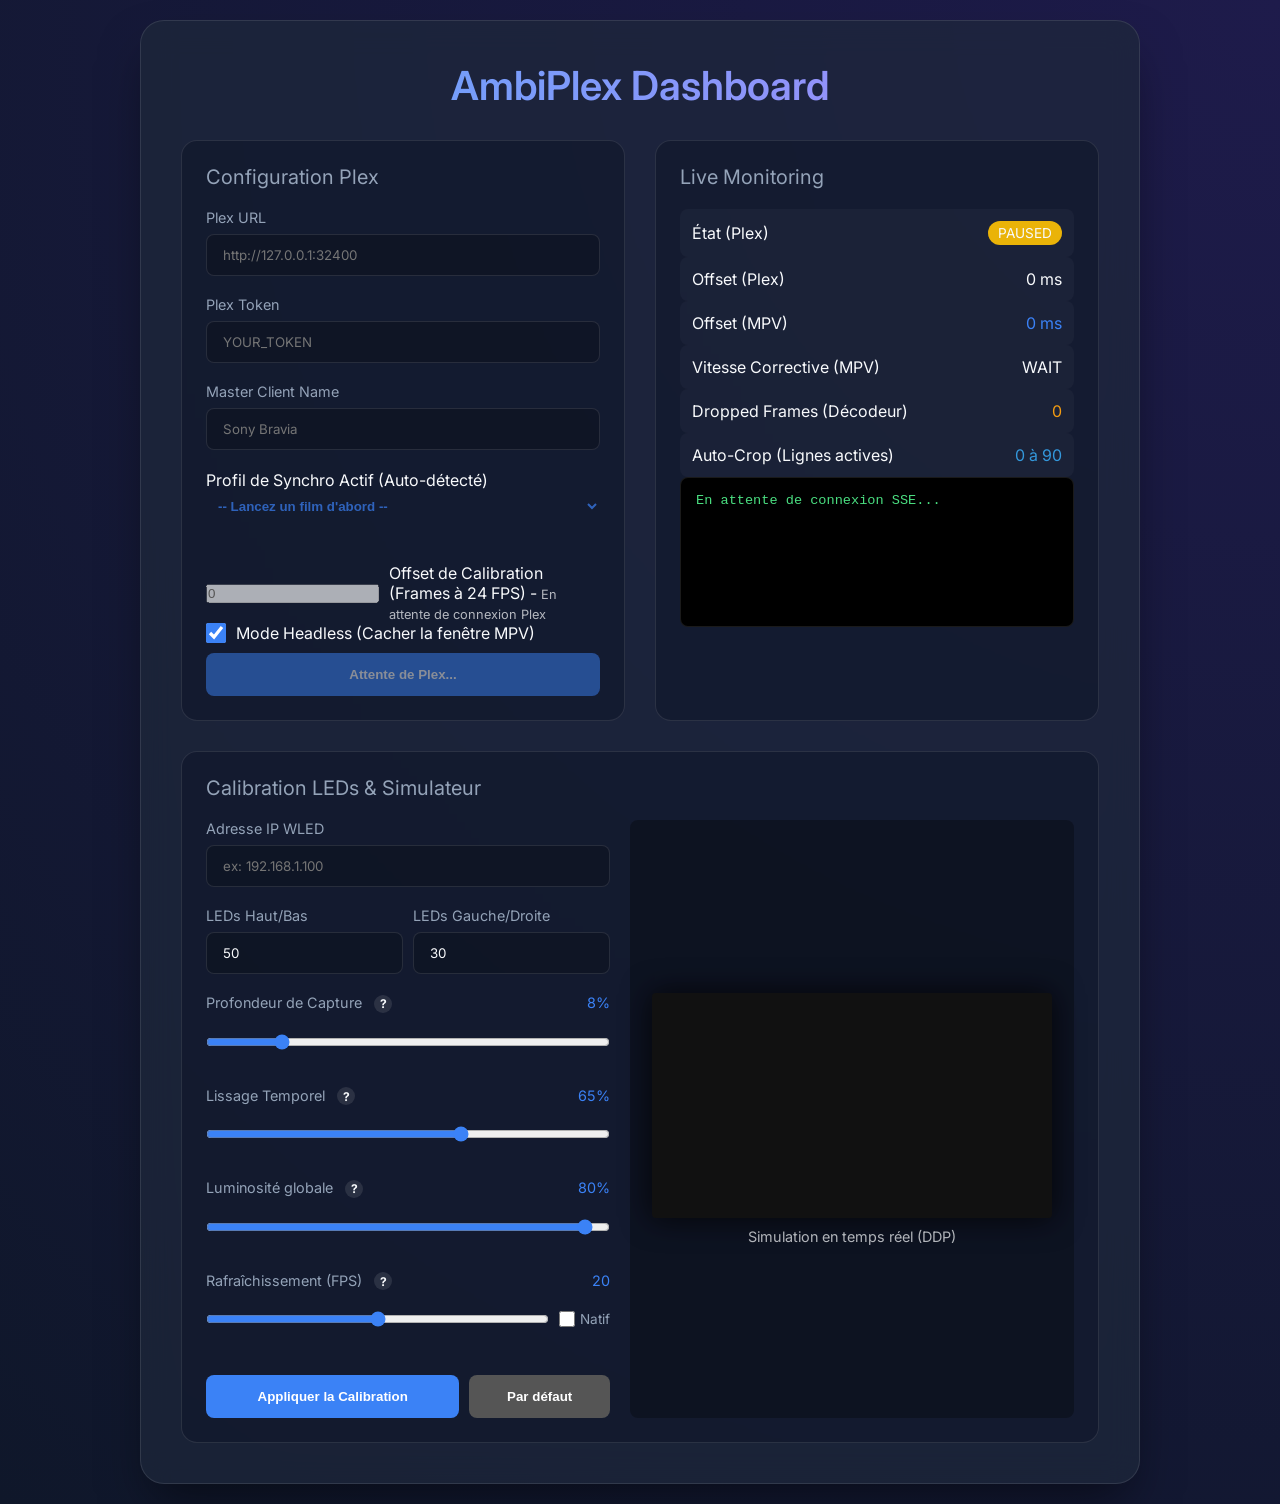
==== static/index.html @ e648bf97 "Initial commit" ====
<!DOCTYPE html>
<html lang="fr">
<head>
    <meta charset="UTF-8">
    <meta name="viewport" content="width=device-width, initial-scale=1.0">
    <title>AmbiPlex</title>
    <link rel="stylesheet" href="/static/style.css?v=2">
    <link href="https://fonts.googleapis.com/css2?family=Inter:wght@300;400;600&display=swap" rel="stylesheet">
</head>
<body>
    <div class="glass-container">
        <h1>AmbiPlex Dashboard</h1>
        
        <div class="grid">
            <div class="card">
                <h2>Configuration Plex</h2>
                <form id="configForm">
                    <div class="input-group">
                        <label>Plex URL</label>
                        <input type="text" id="plex_url" placeholder="http://127.0.0.1:32400" required>
                    </div>
                    <div class="input-group">
                        <label>Plex Token</label>
                        <input type="password" id="plex_token" placeholder="YOUR_TOKEN" required>
                    </div>
                    <div class="input-group">
                        <label>Master Client Name</label>
                        <input type="text" id="master_client" placeholder="Sony Bravia" required>
                    </div>
                    <div class="form-group" style="grid-column: 1 / -1; margin-bottom: 20px; padding-bottom: 20px; border-bottom: 1px solid var(--border);">
                        <label for="preset_select">Profil de Synchro Actif (Auto-détecté)</label>
                        <select id="preset_select" disabled style="width: 100%; padding: 8px; border-radius: 4px; border: 1px solid var(--border); background: var(--bg); color: var(--primary); font-weight: bold;">
                            <option value="">-- Lancez un film d'abord --</option>
                        </select>
                    </div>

                    <div class="form-group" style="grid-column: 1 / -1; display: flex; align-items: center; gap: 10px;">
                        <input type="number" id="sync_offset" value="0" step="1" disabled>
                        <label for="sync_offset" style="margin-bottom: 0;">Offset de Calibration (Frames à 24 FPS) - <span style="font-size: 0.8em; opacity: 0.7;">En attente de connexion Plex</span></label>
                    </div>
                    <div class="form-group" style="grid-column: 1 / -1; display: flex; align-items: center; gap: 10px;">
                        <input type="checkbox" id="headless" checked style="width: 20px; height: 20px; accent-color: var(--primary);">
                        <label for="headless" style="margin-bottom: 0;">Mode Headless (Cacher la fenêtre MPV)</label>
                    </div>
                    <button type="submit" id="btn_save" class="btn" disabled style="grid-column: 1 / -1; margin-top: 10px; opacity: 0.5; cursor: not-allowed;">Attente de Plex...</button>
                </form>
                <div id="saveMsg" class="success-msg hidden">Configuration sauvegardée ! Le module se reconnecte...</div>
            </div>

            <div class="card status-board">
                <h2>Live Monitoring</h2>
                <div class="status-item">
                    <span>État (Plex)</span>
                    <span id="status_state" class="badge paused">PAUSED</span>
                </div>
                <div class="status-item">
                    <span>Offset (Plex)</span>
                    <span id="status_offset" class="value">0 ms</span>
                </div>
                <div class="status-item">
                    <span>Offset (MPV)</span>
                    <span id="status_local_offset" class="value" style="color: var(--primary);">0 ms</span>
                </div>
                <div class="status-item">
                    <span>Vitesse Corrective (MPV)</span>
                    <span id="status_action" class="value">WAIT</span>
                </div>
                <div class="status-item">
                    <span>Dropped Frames (Décodeur)</span>
                    <span id="status_dropped" class="value" style="color: #f39c12;">0</span>
                </div>
                <div class="status-item">
                    <span>Auto-Crop (Lignes actives)</span>
                    <span id="status_crop" class="value" style="color: #3498db;">0 à 90</span>
                </div>
                <div class="console" id="console">
                    <div class="log">En attente de connexion SSE...</div>
                </div>
            </div>
            
            <div class="card" style="grid-column: 1 / -1;">
                <h2>Calibration LEDs & Simulateur</h2>
                <div style="display: flex; gap: 20px; flex-wrap: wrap;">
                    <div style="flex: 1; min-width: 300px;">
                        <form id="ledForm">
                            <div class="input-group">
                                <label>Adresse IP WLED</label>
                                <input type="text" id="wled_ip" placeholder="ex: 192.168.1.100">
                            </div>
                            <div style="display: flex; gap: 10px;">
                                <div class="input-group" style="flex: 1;">
                                    <label>LEDs Haut/Bas</label>
                                    <input type="number" id="leds_top" value="50" min="0">
                                </div>
                                <div class="input-group" style="flex: 1;">
                                    <label>LEDs Gauche/Droite</label>
                                    <input type="number" id="leds_side" value="30" min="0">
                                </div>
                            </div>
                            <div class="input-group tooltip-container">
                                <label>
                                    Profondeur de Capture <span id="led_depth_val" style="float: right; color: var(--primary);">8%</span>
                                    <span class="info-icon">?</span>
                                    <div class="tooltip">Détermine la largeur de la bordure analysée sur l'image pour extraire les couleurs (1% = fin, 50% = moitié de l'écran).</div>
                                </label>
                                <input type="range" id="led_depth" min="1" max="50" value="8" style="width: 100%; accent-color: var(--primary);" oninput="document.getElementById('led_depth_val').innerText = this.value + '%'">
                            </div>
                            <div class="input-group tooltip-container">
                                <label>
                                    Lissage Temporel <span id="led_smoothing_val" style="float: right; color: var(--primary);">65%</span>
                                    <span class="info-icon">?</span>
                                    <div class="tooltip">Plus la valeur est élevée, plus les transitions de couleurs seront douces (évite l'effet stroboscope).</div>
                                </label>
                                <input type="range" id="led_smoothing" min="0" max="100" value="65" style="width: 100%; accent-color: var(--primary);" oninput="document.getElementById('led_smoothing_val').innerText = this.value + '%'">
                            </div>
                            <div class="input-group tooltip-container">
                                <label>
                                    Luminosité globale <span id="led_brightness_val" style="float: right; color: var(--primary);">80%</span>
                                    <span class="info-icon">?</span>
                                    <div class="tooltip">Baisse l'intensité maximale des LEDs (Bloqué à 80% par sécurité pour protéger l'alimentation).</div>
                                </label>
                                <input type="range" id="led_brightness" min="0" max="80" value="80" style="width: 100%; accent-color: var(--primary);" oninput="document.getElementById('led_brightness_val').innerText = this.value + '%'">
                            </div>
                            <div class="input-group tooltip-container">
                                <label>
                                    Rafraîchissement (FPS) <span id="led_refresh_rate_val" style="float: right; color: var(--primary);">20</span>
                                    <span class="info-icon">?</span>
                                    <div class="tooltip">Fréquence d'envoi vers les LEDs. Trop haut = surcharge Wi-Fi. 20-25 recommandé.</div>
                                </label>
                                <div style="display: flex; gap: 10px; align-items: center;">
                                    <input type="range" id="led_refresh_rate" min="10" max="30" value="20" style="flex: 1; accent-color: var(--primary);" oninput="document.getElementById('led_refresh_rate_val').innerText = this.value; document.getElementById('led_refresh_native').checked = false;">
                                    <label style="margin-bottom: 0; display: flex; align-items: center; gap: 5px; font-size: 0.85em; white-space: nowrap; font-weight: normal;">
                                        <input type="checkbox" id="led_refresh_native" style="width: 16px; height: 16px; accent-color: var(--primary);" onchange="if(this.checked) document.getElementById('led_refresh_rate_val').innerText = 'Natif'">
                                        Natif
                                    </label>
                                </div>
                            </div>
                            <div style="display: flex; gap: 10px; margin-top: 15px;">
                                <button type="submit" class="btn" style="flex: 2;">Appliquer la Calibration</button>
                                <button type="button" class="btn" style="flex: 1; background: #555;" onclick="resetSliders()">Par défaut</button>
                            </div>
                        </form>
                    </div>
                    
                    <div style="flex: 1; min-width: 300px; display: flex; flex-direction: column; align-items: center; justify-content: center; background: rgba(0,0,0,0.3); border-radius: 8px; padding: 20px;">
                        <canvas id="ledSimulator" width="400" height="225" style="background: #111; border: 2px solid var(--border); border-radius: 4px; box-shadow: 0 0 30px rgba(0,0,0,0.8);"></canvas>
                        <p style="margin-top: 10px; font-size: 0.9em; opacity: 0.7;">Simulation en temps réel (DDP)</p>
                    </div>
                </div>
            </div>
        </div>
    </div>
    <script src="/static/app.js?v=2"></script>
</body>
</html>
---- static/style.css ----
:root {
    --bg-color: #0f172a;
    --glass-bg: rgba(30, 41, 59, 0.7);
    --glass-border: rgba(255, 255, 255, 0.1);
    --primary: #3b82f6;
    --primary-hover: #2563eb;
    --text-main: #f8fafc;
    --text-muted: #94a3b8;
    --accent: #10b981;
}

* {
    box-sizing: border-box;
    margin: 0;
    padding: 0;
}

body {
    font-family: 'Inter', sans-serif;
    background: var(--bg-color);
    background-image: radial-gradient(circle at top right, #1e1b4b, #0f172a);
    color: var(--text-main);
    min-height: 100vh;
    display: flex;
    justify-content: center;
    align-items: center;
    padding: 20px;
}

.glass-container {
    background: var(--glass-bg);
    backdrop-filter: blur(16px);
    -webkit-backdrop-filter: blur(16px);
    border: 1px solid var(--glass-border);
    border-radius: 24px;
    padding: 40px;
    width: 100%;
    max-width: 1000px;
    box-shadow: 0 25px 50px -12px rgba(0, 0, 0, 0.5);
}

h1 {
    font-size: 2.5rem;
    font-weight: 600;
    margin-bottom: 30px;
    text-align: center;
    background: linear-gradient(to right, #60a5fa, #a78bfa);
    -webkit-background-clip: text;
    -webkit-text-fill-color: transparent;
}

h2 {
    font-size: 1.25rem;
    font-weight: 400;
    margin-bottom: 20px;
    color: var(--text-muted);
}

.grid {
    display: grid;
    grid-template-columns: 1fr 1fr;
    gap: 30px;
}

@media (max-width: 768px) {
    .grid {
        grid-template-columns: 1fr;
    }
}

.card {
    background: rgba(15, 23, 42, 0.6);
    border-radius: 16px;
    padding: 24px;
    border: 1px solid var(--glass-border);
}

.input-group {
    margin-bottom: 20px;
}

.input-group label {
    display: block;
    margin-bottom: 8px;
    font-size: 0.9rem;
    color: var(--text-muted);
}

.input-group input {
    width: 100%;
    padding: 12px 16px;
    border-radius: 8px;
    border: 1px solid var(--glass-border);
    background: rgba(0, 0, 0, 0.2);
    color: var(--text-main);
    font-family: inherit;
    transition: border-color 0.3s ease, box-shadow 0.3s ease;
}

.input-group input:focus {
    outline: none;
    border-color: var(--primary);
    box-shadow: 0 0 0 2px rgba(59, 130, 246, 0.2);
}

.btn {
    width: 100%;
    padding: 14px;
    border-radius: 8px;
    border: none;
    background: var(--primary);
    color: white;
    font-weight: 600;
    cursor: pointer;
    transition: background 0.3s ease, transform 0.1s ease;
}

.btn:hover {
    background: var(--primary-hover);
}

.btn:active {
    transform: scale(0.98);
}

.hidden { display: none; }
.success-msg {
    margin-top: 15px;
    color: var(--accent);
    text-align: center;
    font-size: 0.9rem;
}

.monitor-display {
    display: flex;
    flex-direction: column;
    gap: 15px;
    margin-bottom: 20px;
}

.status-item {
    display: flex;
    justify-content: space-between;
    align-items: center;
    padding: 12px;
    background: rgba(255, 255, 255, 0.03);
    border-radius: 8px;
}

.badge {
    background: #475569;
    padding: 4px 10px;
    border-radius: 20px;
    font-size: 0.85rem;
    text-transform: capitalize;
}

.badge.playing { background: var(--accent); }
.badge.paused { background: #eab308; }
.badge.error { background: #ef4444; }

.action-badge {
    font-family: monospace;
    background: rgba(0,0,0,0.3);
    padding: 5px 10px;
    border-radius: 4px;
    color: #a855f7;
    font-weight: bold;
}

.console {
    background: #000;
    border-radius: 8px;
    padding: 15px;
    height: 150px;
    overflow-y: auto;
    font-family: monospace;
    font-size: 0.85rem;
    color: #4ade80;
    border: 1px solid var(--glass-border);
}

.log { margin-bottom: 5px; }
.log.error { color: #f87171; }
.log.info { color: #60a5fa; }

/* Tooltip styles */
.tooltip-container {
    position: relative;
    display: inline-block;
    width: 100%;
}

.info-icon {
    display: inline-flex;
    align-items: center;
    justify-content: center;
    margin-left: 8px;
    cursor: help;
    color: var(--text-main);
    background: rgba(255, 255, 255, 0.1);
    border-radius: 50%;
    width: 18px;
    height: 18px;
    font-size: 0.75rem;
    font-weight: bold;
    transition: background 0.2s;
}

.info-icon:hover {
    background: var(--primary);
}

.tooltip {
    visibility: hidden;
    width: max-content;
    max-width: 250px;
    background-color: var(--bg-color);
    color: var(--text-main);
    text-align: center;
    border: 1px solid var(--glass-border);
    border-radius: 6px;
    padding: 10px 14px;
    position: absolute;
    z-index: 100;
    bottom: calc(100% + 10px);
    left: 50%;
    transform: translateX(-50%);
    opacity: 0;
    transition: opacity 0.3s, transform 0.3s;
    font-size: 0.85rem;
    font-weight: 400;
    box-shadow: 0 10px 25px rgba(0,0,0,0.5);
    pointer-events: none;
}

.tooltip::after {
    content: "";
    position: absolute;
    top: 100%;
    left: 50%;
    margin-left: -6px;
    border-width: 6px;
    border-style: solid;
    border-color: var(--glass-border) transparent transparent transparent;
}

.info-icon:hover + .tooltip {
    visibility: visible;
    opacity: 1;
    transform: translateX(-50%) translateY(-5px);
}
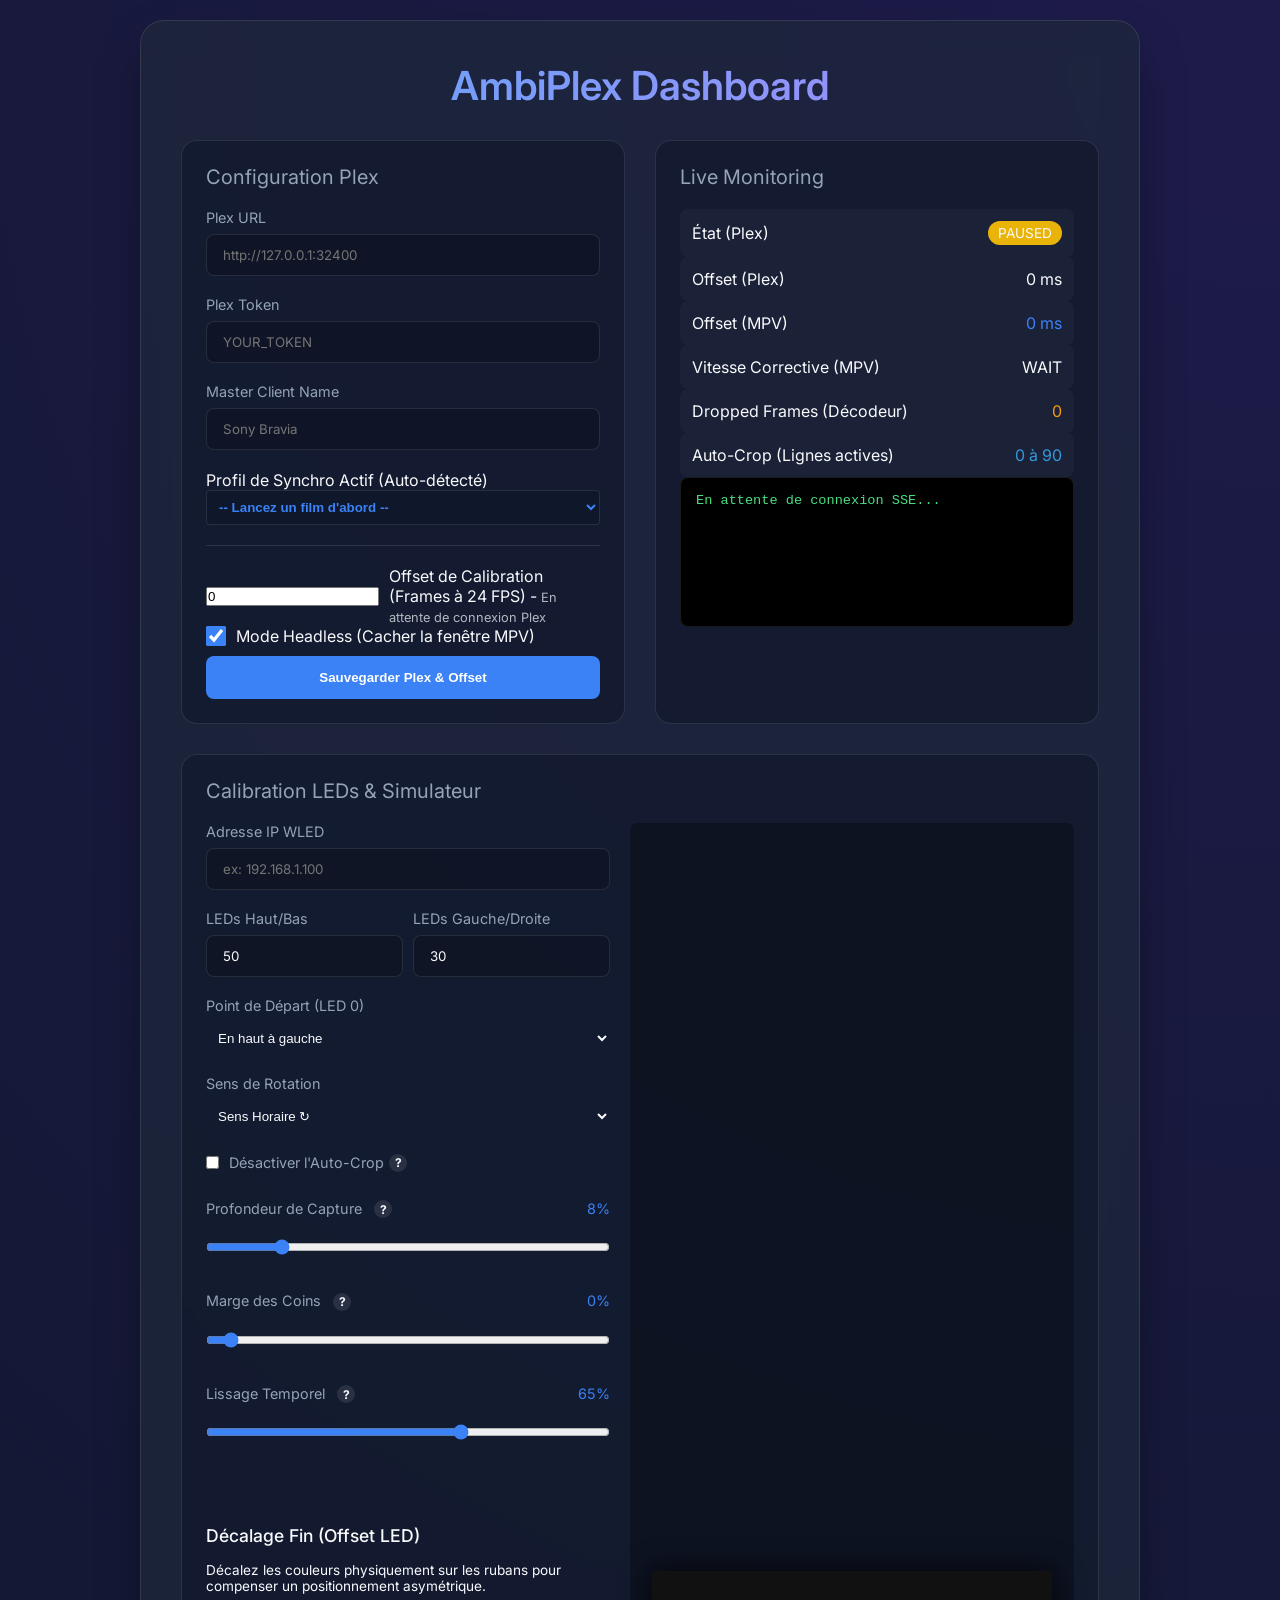
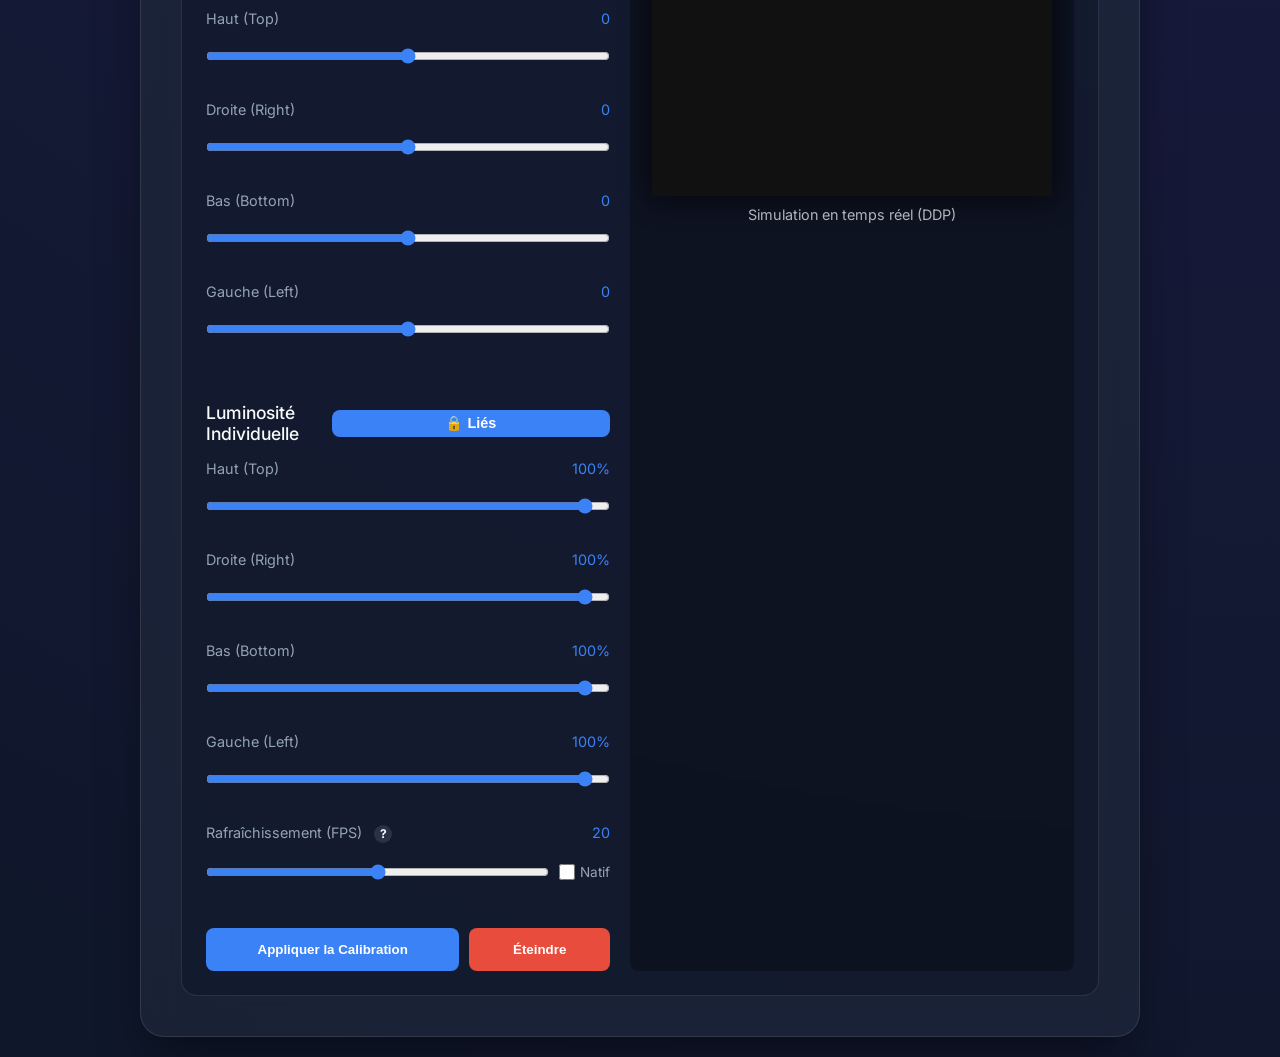
==== commit d7a2f9f0: "Many many many fixes" ====
--- a/static/index.html
+++ b/static/index.html
@@ -27,22 +27,22 @@
                         <label>Master Client Name</label>
                         <input type="text" id="master_client" placeholder="Sony Bravia" required>
                     </div>
-                    <div class="form-group" style="grid-column: 1 / -1; margin-bottom: 20px; padding-bottom: 20px; border-bottom: 1px solid var(--border);">
+                    <div class="form-group" style="grid-column: 1 / -1; margin-bottom: 20px; padding-bottom: 20px; border-bottom: 1px solid var(--glass-border);">
                         <label for="preset_select">Profil de Synchro Actif (Auto-détecté)</label>
-                        <select id="preset_select" disabled style="width: 100%; padding: 8px; border-radius: 4px; border: 1px solid var(--border); background: var(--bg); color: var(--primary); font-weight: bold;">
+                        <select id="preset_select" style="width: 100%; padding: 8px; border-radius: 4px; border: 1px solid var(--glass-border); background: var(--bg-color); color: var(--primary); font-weight: bold;">
                             <option value="">-- Lancez un film d'abord --</option>
                         </select>
                     </div>
 
                     <div class="form-group" style="grid-column: 1 / -1; display: flex; align-items: center; gap: 10px;">
-                        <input type="number" id="sync_offset" value="0" step="1" disabled>
+                        <input type="number" id="sync_offset" value="0" step="1">
                         <label for="sync_offset" style="margin-bottom: 0;">Offset de Calibration (Frames à 24 FPS) - <span style="font-size: 0.8em; opacity: 0.7;">En attente de connexion Plex</span></label>
                     </div>
                     <div class="form-group" style="grid-column: 1 / -1; display: flex; align-items: center; gap: 10px;">
                         <input type="checkbox" id="headless" checked style="width: 20px; height: 20px; accent-color: var(--primary);">
                         <label for="headless" style="margin-bottom: 0;">Mode Headless (Cacher la fenêtre MPV)</label>
                     </div>
-                    <button type="submit" id="btn_save" class="btn" disabled style="grid-column: 1 / -1; margin-top: 10px; opacity: 0.5; cursor: not-allowed;">Attente de Plex...</button>
+                    <button type="submit" id="btn_save" class="btn" style="grid-column: 1 / -1; margin-top: 10px;">Sauvegarder Plex & Offset</button>
                 </form>
                 <div id="saveMsg" class="success-msg hidden">Configuration sauvegardée ! Le module se reconnecte...</div>
             </div>
@@ -97,6 +97,30 @@
                                     <input type="number" id="leds_side" value="30" min="0">
                                 </div>
                             </div>
+                            <div class="input-group">
+                                <label for="led_start_pos">Point de Départ (LED 0)</label>
+                                <select id="led_start_pos" style="width: 100%; padding: 0.5rem; background: var(--bg-tertiary); color: var(--text-primary); border: 1px solid var(--border-color); border-radius: 4px;">
+                                    <option value="top_left">En haut à gauche</option>
+                                    <option value="top_right">En haut à droite</option>
+                                    <option value="bottom_right">En bas à droite</option>
+                                    <option value="bottom_left">En bas à gauche</option>
+                                </select>
+                            </div>
+                            <div class="input-group">
+                                <label for="led_direction">Sens de Rotation</label>
+                                <select id="led_direction" style="width: 100%; padding: 0.5rem; background: var(--bg-tertiary); color: var(--text-primary); border: 1px solid var(--border-color); border-radius: 4px;">
+                                    <option value="clockwise">Sens Horaire ↻</option>
+                                    <option value="counter_clockwise">Sens Anti-Horaire ↺</option>
+                                </select>
+                            </div>
+                            <div class="input-group tooltip-container">
+                                <label style="display: flex; align-items: center; cursor: pointer;">
+                                    <input type="checkbox" id="disable_autocrop" style="width: auto; margin-right: 10px; accent-color: var(--primary);">
+                                    Désactiver l'Auto-Crop
+                                    <span class="info-icon" style="margin-left: 5px;">?</span>
+                                    <div class="tooltip">Désactive la détection et la suppression automatiques des bandes noires (utile pour diagnostiquer des clignotements).</div>
+                                </label>
+                            </div>
                             <div class="input-group tooltip-container">
                                 <label>
                                     Profondeur de Capture <span id="led_depth_val" style="float: right; color: var(--primary);">8%</span>
@@ -107,20 +131,67 @@
                             </div>
                             <div class="input-group tooltip-container">
                                 <label>
+                                    Marge des Coins <span id="led_corner_gap_val" style="float: right; color: var(--primary);">0%</span>
+                                    <span class="info-icon">?</span>
+                                    <div class="tooltip">Augmente cette valeur si tes bandes LED ne vont pas jusqu'au bout des coins de la télévision.</div>
+                                </label>
+                                <input type="range" id="led_corner_gap" min="0" max="25" value="0" style="width: 100%; accent-color: var(--primary);" oninput="document.getElementById('led_corner_gap_val').innerText = this.value + '%'">
+                            </div>
+                            <div class="input-group tooltip-container">
+                                <label>
                                     Lissage Temporel <span id="led_smoothing_val" style="float: right; color: var(--primary);">65%</span>
                                     <span class="info-icon">?</span>
                                     <div class="tooltip">Plus la valeur est élevée, plus les transitions de couleurs seront douces (évite l'effet stroboscope).</div>
                                 </label>
                                 <input type="range" id="led_smoothing" min="0" max="100" value="65" style="width: 100%; accent-color: var(--primary);" oninput="document.getElementById('led_smoothing_val').innerText = this.value + '%'">
                             </div>
-                            <div class="input-group tooltip-container">
-                                <label>
-                                    Luminosité globale <span id="led_brightness_val" style="float: right; color: var(--primary);">80%</span>
-                                    <span class="info-icon">?</span>
-                                    <div class="tooltip">Baisse l'intensité maximale des LEDs (Bloqué à 80% par sécurité pour protéger l'alimentation).</div>
-                                </label>
-                                <input type="range" id="led_brightness" min="0" max="80" value="80" style="width: 100%; accent-color: var(--primary);" oninput="document.getElementById('led_brightness_val').innerText = this.value + '%'">
-                            </div>
+
+                            <hr style="border: 0; border-top: 1px solid var(--border-color); margin: 1.5rem 0;">
+                            <h3 style="font-size: 1.1rem; font-weight: 500; margin-bottom: 1rem; color: var(--text-primary);">Décalage Fin (Offset LED)</h3>
+                            <p style="font-size: 0.85rem; color: var(--text-secondary); margin-bottom: 1rem;">
+                                Décalez les couleurs physiquement sur les rubans pour compenser un positionnement asymétrique.
+                            </p>
+                            <div class="input-group">
+                                <label>Haut (Top) <span id="offset_top_val" style="float: right; color: var(--primary);">0</span></label>
+                                <input type="range" id="offset_top" min="-15" max="15" value="0" style="width: 100%; accent-color: var(--primary);" oninput="document.getElementById('offset_top_val').innerText = this.value">
+                            </div>
+                            <div class="input-group">
+                                <label>Droite (Right) <span id="offset_right_val" style="float: right; color: var(--primary);">0</span></label>
+                                <input type="range" id="offset_right" min="-15" max="15" value="0" style="width: 100%; accent-color: var(--primary);" oninput="document.getElementById('offset_right_val').innerText = this.value">
+                            </div>
+                            <div class="input-group">
+                                <label>Bas (Bottom) <span id="offset_bottom_val" style="float: right; color: var(--primary);">0</span></label>
+                                <input type="range" id="offset_bottom" min="-15" max="15" value="0" style="width: 100%; accent-color: var(--primary);" oninput="document.getElementById('offset_bottom_val').innerText = this.value">
+                            </div>
+                            <div class="input-group">
+                                <label>Gauche (Left) <span id="offset_left_val" style="float: right; color: var(--primary);">0</span></label>
+                                <input type="range" id="offset_left" min="-15" max="15" value="0" style="width: 100%; accent-color: var(--primary);" oninput="document.getElementById('offset_left_val').innerText = this.value">
+                            </div>
+
+                            <hr style="border: 0; border-top: 1px solid var(--border-color); margin: 1.5rem 0;">
+                            <div style="display: flex; align-items: center; justify-content: space-between; margin-bottom: 1rem;">
+                                <h3 style="font-size: 1.1rem; font-weight: 500; margin: 0; color: var(--text-primary);">Luminosité Individuelle</h3>
+                                <button type="button" id="brightness_lock_btn" class="btn" style="background: var(--primary); padding: 5px 10px; font-size: 0.9em; min-width: 100px;">
+                                    <span id="brightness_lock_icon">🔒</span> <span id="brightness_lock_text">Liés</span>
+                                </button>
+                            </div>
+                            <div class="input-group">
+                                <label>Haut (Top) <span id="led_brightness_top_val" style="float: right; color: var(--primary);">100%</span></label>
+                                <input type="range" id="led_brightness_top" min="0" max="100" value="100" style="width: 100%; accent-color: var(--primary);" oninput="document.getElementById('led_brightness_top_val').innerText = this.value + '%'">
+                            </div>
+                            <div class="input-group">
+                                <label>Droite (Right) <span id="led_brightness_right_val" style="float: right; color: var(--primary);">100%</span></label>
+                                <input type="range" id="led_brightness_right" min="0" max="100" value="100" style="width: 100%; accent-color: var(--primary);" oninput="document.getElementById('led_brightness_right_val').innerText = this.value + '%'">
+                            </div>
+                            <div class="input-group">
+                                <label>Bas (Bottom) <span id="led_brightness_bottom_val" style="float: right; color: var(--primary);">100%</span></label>
+                                <input type="range" id="led_brightness_bottom" min="0" max="100" value="100" style="width: 100%; accent-color: var(--primary);" oninput="document.getElementById('led_brightness_bottom_val').innerText = this.value + '%'">
+                            </div>
+                            <div class="input-group">
+                                <label>Gauche (Left) <span id="led_brightness_left_val" style="float: right; color: var(--primary);">100%</span></label>
+                                <input type="range" id="led_brightness_left" min="0" max="100" value="100" style="width: 100%; accent-color: var(--primary);" oninput="document.getElementById('led_brightness_left_val').innerText = this.value + '%'">
+                            </div>
+
                             <div class="input-group tooltip-container">
                                 <label>
                                     Rafraîchissement (FPS) <span id="led_refresh_rate_val" style="float: right; color: var(--primary);">20</span>
@@ -137,7 +208,7 @@
                             </div>
                             <div style="display: flex; gap: 10px; margin-top: 15px;">
                                 <button type="submit" class="btn" style="flex: 2;">Appliquer la Calibration</button>
-                                <button type="button" class="btn" style="flex: 1; background: #555;" onclick="resetSliders()">Par défaut</button>
+                                <button type="button" class="btn" style="flex: 1; background: #e74c3c;" onclick="fetch('http://' + document.getElementById('wled_ip').value + '/win&T=0', {mode: 'no-cors'})">Éteindre</button>
                             </div>
                         </form>
                     </div>
@@ -150,6 +221,6 @@
             </div>
         </div>
     </div>
-    <script src="/static/app.js?v=2"></script>
+    <script src="/static/app.js?v=4"></script>
 </body>
 </html>
--- a/static/style.css
+++ b/static/style.css
@@ -131,12 +131,6 @@
     font-size: 0.9rem;
 }
 
-.monitor-display {
-    display: flex;
-    flex-direction: column;
-    gap: 15px;
-    margin-bottom: 20px;
-}
 
 .status-item {
     display: flex;
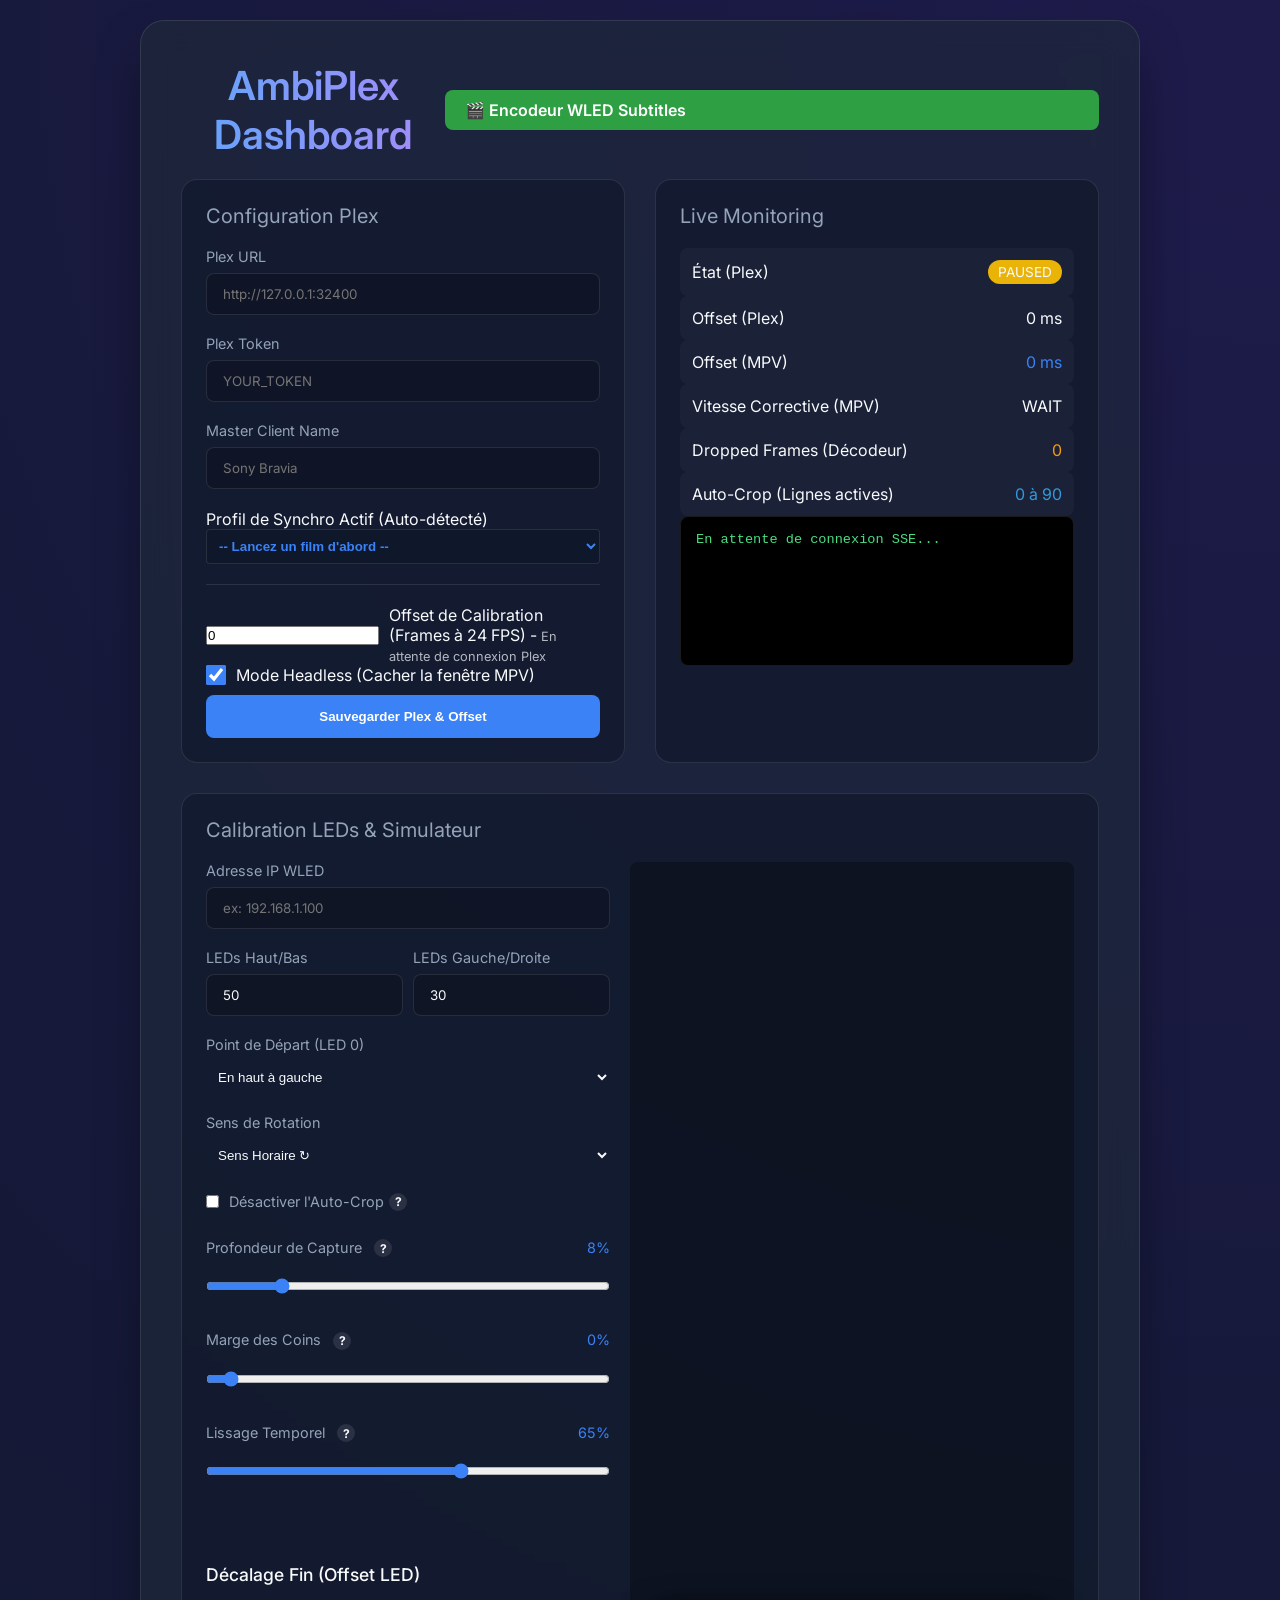
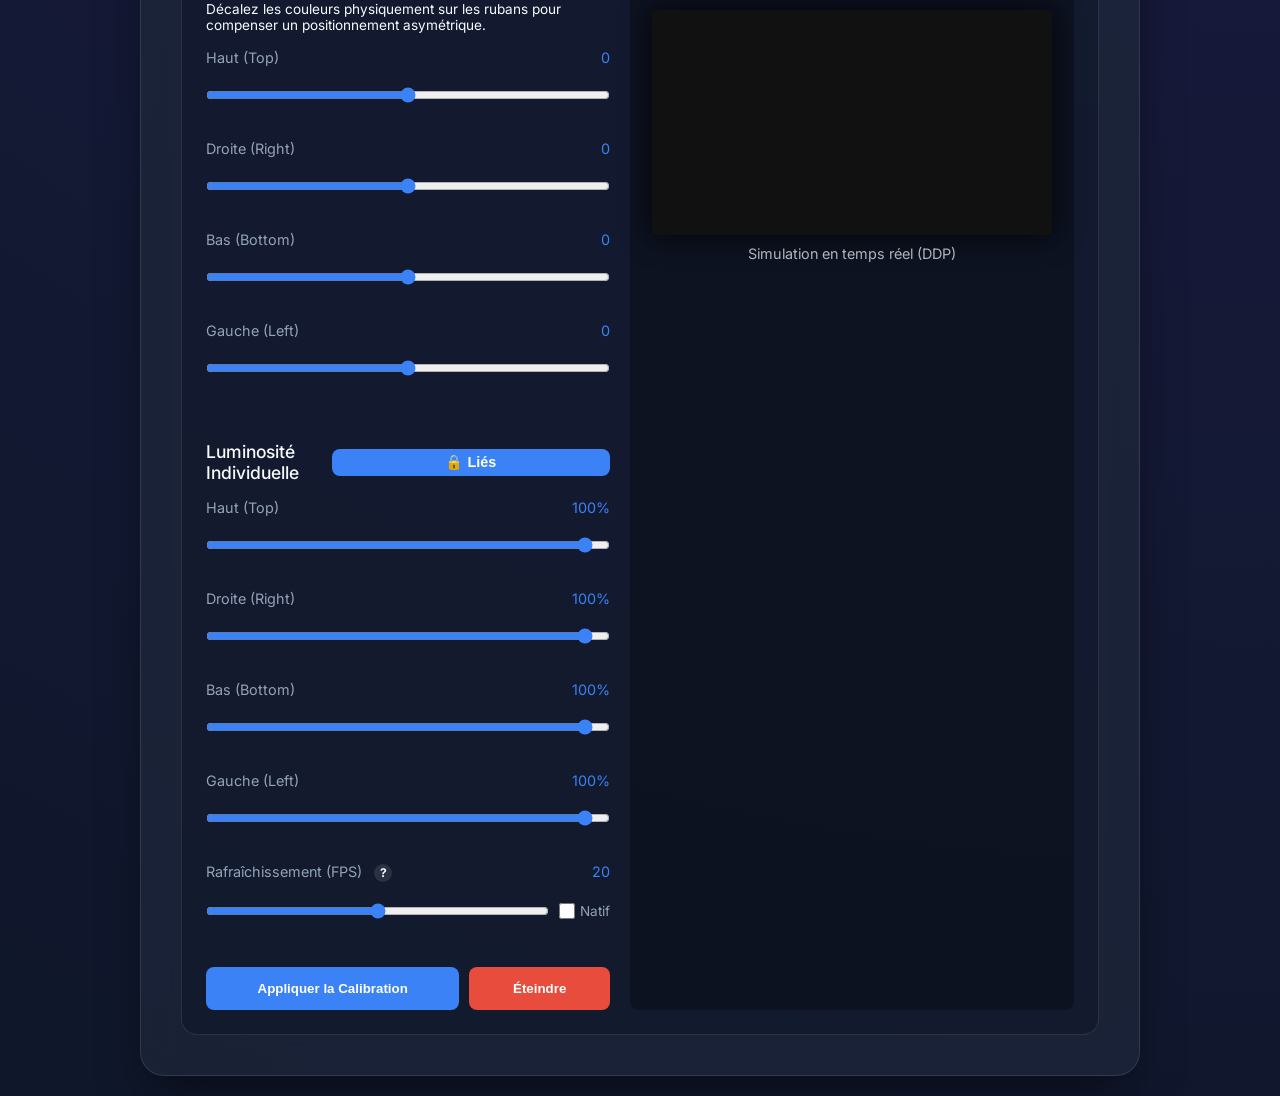
==== commit ba0612aa: "UI for the optional WLED Sub Encoder" ====
--- a/static/index.html
+++ b/static/index.html
@@ -9,7 +9,10 @@
 </head>
 <body>
     <div class="glass-container">
-        <h1>AmbiPlex Dashboard</h1>
+        <div style="display: flex; justify-content: space-between; align-items: center; margin-bottom: 20px;">
+            <h1 style="margin-bottom: 0;">AmbiPlex Dashboard</h1>
+            <a href="/encoder" class="btn" style="text-decoration: none; background: #2ea043; padding: 10px 20px;">🎬 Encodeur WLED Subtitles</a>
+        </div>
         
         <div class="grid">
             <div class="card">
@@ -81,7 +84,7 @@
             <div class="card" style="grid-column: 1 / -1;">
                 <h2>Calibration LEDs & Simulateur</h2>
                 <div style="display: flex; gap: 20px; flex-wrap: wrap;">
-                    <div style="flex: 1; min-width: 300px;">
+                    <div style="flex: 1; min-width: 250px;">
                         <form id="ledForm">
                             <div class="input-group">
                                 <label>Adresse IP WLED</label>
@@ -213,7 +216,7 @@
                         </form>
                     </div>
                     
-                    <div style="flex: 1; min-width: 300px; display: flex; flex-direction: column; align-items: center; justify-content: center; background: rgba(0,0,0,0.3); border-radius: 8px; padding: 20px;">
+                    <div style="flex: 1; min-width: 250px; display: flex; flex-direction: column; align-items: center; justify-content: center; background: rgba(0,0,0,0.3); border-radius: 8px; padding: 20px;">
                         <canvas id="ledSimulator" width="400" height="225" style="background: #111; border: 2px solid var(--border); border-radius: 4px; box-shadow: 0 0 30px rgba(0,0,0,0.8);"></canvas>
                         <p style="margin-top: 10px; font-size: 0.9em; opacity: 0.7;">Simulation en temps réel (DDP)</p>
                     </div>
--- a/static/style.css
+++ b/static/style.css
@@ -65,6 +65,24 @@
 @media (max-width: 768px) {
     .grid {
         grid-template-columns: 1fr;
+        gap: 20px;
+    }
+    
+    body {
+        padding: 10px;
+    }
+    
+    .glass-container {
+        padding: 20px;
+    }
+    
+    .card {
+        padding: 16px;
+    }
+    
+    h1 {
+        font-size: 2rem;
+        margin-bottom: 20px;
     }
 }
 
@@ -244,3 +262,8 @@
     opacity: 1;
     transform: translateX(-50%) translateY(-5px);
 }
+
+canvas#ledSimulator {
+    max-width: 100%;
+    height: auto;
+}
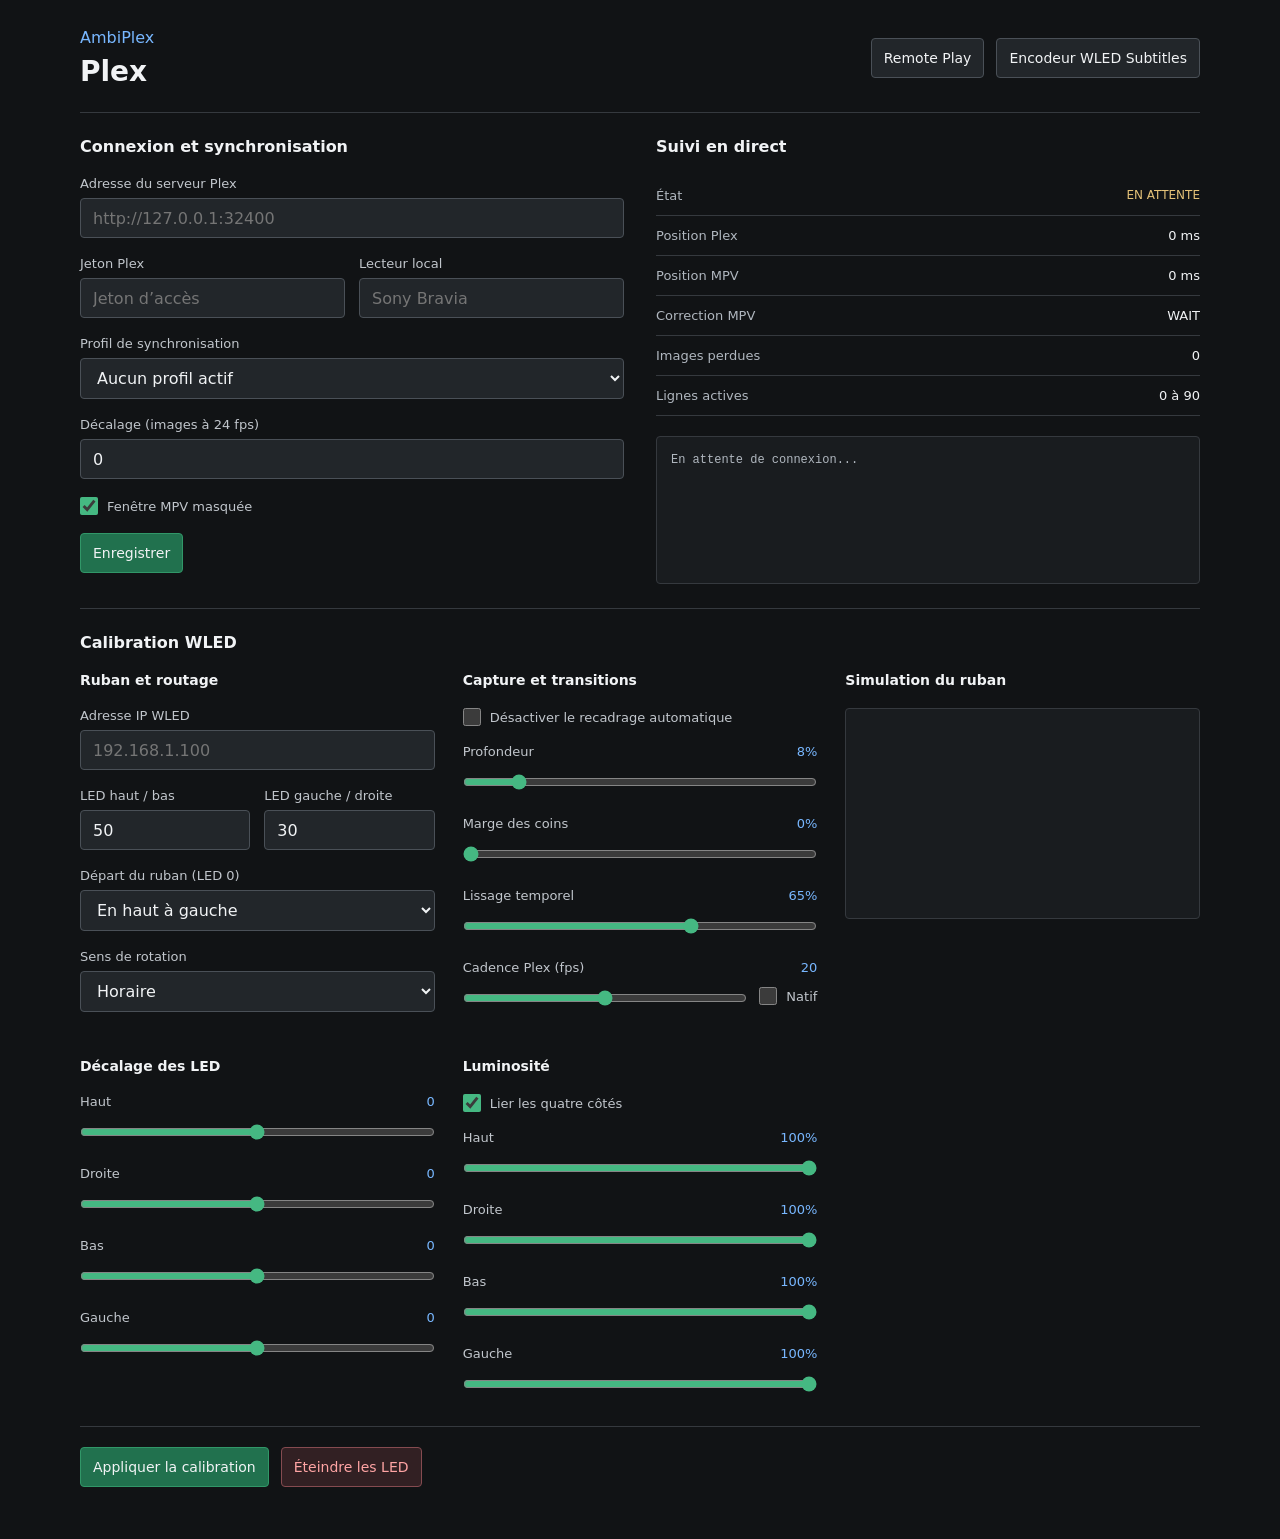
==== commit 70656a21: "New UI + XBOX Support!!" ====
--- a/static/index.html
+++ b/static/index.html
@@ -3,227 +3,100 @@
 <head>
     <meta charset="UTF-8">
     <meta name="viewport" content="width=device-width, initial-scale=1.0">
-    <title>AmbiPlex</title>
-    <link rel="stylesheet" href="/static/style.css?v=2">
-    <link href="https://fonts.googleapis.com/css2?family=Inter:wght@300;400;600&display=swap" rel="stylesheet">
+    <title>AmbiPlex | Plex</title>
+    <link rel="stylesheet" href="/static/style.css?v=3">
 </head>
 <body>
-    <div class="glass-container">
-        <div style="display: flex; justify-content: space-between; align-items: center; margin-bottom: 20px;">
-            <h1 style="margin-bottom: 0;">AmbiPlex Dashboard</h1>
-            <a href="/encoder" class="btn" style="text-decoration: none; background: #2ea043; padding: 10px 20px;">🎬 Encodeur WLED Subtitles</a>
-        </div>
-        
-        <div class="grid">
-            <div class="card">
-                <h2>Configuration Plex</h2>
-                <form id="configForm">
-                    <div class="input-group">
-                        <label>Plex URL</label>
-                        <input type="text" id="plex_url" placeholder="http://127.0.0.1:32400" required>
+<main class="app-shell">
+    <header class="app-header">
+        <div><a href="/">AmbiPlex</a><h1>Plex</h1></div>
+        <nav class="page-nav" aria-label="Navigation principale">
+            <a href="/remote" class="btn">Remote Play</a>
+            <a href="/encoder" class="btn">Encodeur WLED Subtitles</a>
+        </nav>
+    </header>
+    <div class="top-grid">
+        <section class="section">
+            <h2>Connexion et synchronisation</h2>
+            <form id="configForm">
+                <div class="field"><label for="plex_url">Adresse du serveur Plex</label><input type="text" id="plex_url" placeholder="http://127.0.0.1:32400" required></div>
+                <div class="field-row">
+                    <div class="field"><label for="plex_token">Jeton Plex</label><input type="password" id="plex_token" placeholder="Jeton d’accès" required></div>
+                    <div class="field"><label for="master_client">Lecteur local</label><input type="text" id="master_client" placeholder="Sony Bravia" required></div>
+                </div>
+                <div class="field"><label for="preset_select">Profil de synchronisation</label><select id="preset_select"><option value="">Aucun profil actif</option></select></div>
+                <div class="field"><label for="sync_offset">Décalage (images à 24 fps)</label><input type="number" id="sync_offset" value="0" step="1"></div>
+                <label class="check-label" for="headless"><input type="checkbox" id="headless" checked>Fenêtre MPV masquée</label>
+                <button type="submit" id="btn_save" class="btn-primary">Enregistrer</button>
+            </form>
+            <p id="saveMsg" class="success-msg hidden" role="status">Configuration enregistrée.</p>
+        </section>
+        <section class="section status-board">
+            <h2>Suivi en direct</h2>
+            <div class="status-item"><span>État</span><span id="status_state" class="badge paused">EN ATTENTE</span></div>
+            <div class="status-item"><span>Position Plex</span><span id="status_offset" class="value">0 ms</span></div>
+            <div class="status-item"><span>Position MPV</span><span id="status_local_offset" class="value">0 ms</span></div>
+            <div class="status-item"><span>Correction MPV</span><span id="status_action" class="value">WAIT</span></div>
+            <div class="status-item"><span>Images perdues</span><span id="status_dropped" class="value">0</span></div>
+            <div class="status-item"><span>Lignes actives</span><span id="status_crop" class="value">0 à 90</span></div>
+            <div class="console" id="console" aria-label="Journal Plex"><div class="log">En attente de connexion...</div></div>
+        </section>
+    </div>
+    <section class="section calibration">
+        <h2>Calibration WLED</h2>
+        <form id="ledForm">
+            <div class="led-grid">
+                <fieldset class="control-group">
+                    <legend>Ruban et routage</legend>
+                    <div class="field"><label for="wled_ip">Adresse IP WLED</label><input type="text" id="wled_ip" placeholder="192.168.1.100"></div>
+                    <div class="field-row">
+                        <div class="field"><label for="leds_top">LED haut / bas</label><input type="number" id="leds_top" value="50" min="0"></div>
+                        <div class="field"><label for="leds_side">LED gauche / droite</label><input type="number" id="leds_side" value="30" min="0"></div>
                     </div>
-                    <div class="input-group">
-                        <label>Plex Token</label>
-                        <input type="password" id="plex_token" placeholder="YOUR_TOKEN" required>
-                    </div>
-                    <div class="input-group">
-                        <label>Master Client Name</label>
-                        <input type="text" id="master_client" placeholder="Sony Bravia" required>
-                    </div>
-                    <div class="form-group" style="grid-column: 1 / -1; margin-bottom: 20px; padding-bottom: 20px; border-bottom: 1px solid var(--glass-border);">
-                        <label for="preset_select">Profil de Synchro Actif (Auto-détecté)</label>
-                        <select id="preset_select" style="width: 100%; padding: 8px; border-radius: 4px; border: 1px solid var(--glass-border); background: var(--bg-color); color: var(--primary); font-weight: bold;">
-                            <option value="">-- Lancez un film d'abord --</option>
-                        </select>
-                    </div>
-
-                    <div class="form-group" style="grid-column: 1 / -1; display: flex; align-items: center; gap: 10px;">
-                        <input type="number" id="sync_offset" value="0" step="1">
-                        <label for="sync_offset" style="margin-bottom: 0;">Offset de Calibration (Frames à 24 FPS) - <span style="font-size: 0.8em; opacity: 0.7;">En attente de connexion Plex</span></label>
-                    </div>
-                    <div class="form-group" style="grid-column: 1 / -1; display: flex; align-items: center; gap: 10px;">
-                        <input type="checkbox" id="headless" checked style="width: 20px; height: 20px; accent-color: var(--primary);">
-                        <label for="headless" style="margin-bottom: 0;">Mode Headless (Cacher la fenêtre MPV)</label>
-                    </div>
-                    <button type="submit" id="btn_save" class="btn" style="grid-column: 1 / -1; margin-top: 10px;">Sauvegarder Plex & Offset</button>
-                </form>
-                <div id="saveMsg" class="success-msg hidden">Configuration sauvegardée ! Le module se reconnecte...</div>
+                    <div class="field"><label for="led_start_pos">Départ du ruban (LED 0)</label><select id="led_start_pos">
+                        <option value="top_left">En haut à gauche</option><option value="top_right">En haut à droite</option>
+                        <option value="bottom_right">En bas à droite</option><option value="bottom_left">En bas à gauche</option>
+                    </select></div>
+                    <div class="field"><label for="led_direction">Sens de rotation</label><select id="led_direction"><option value="clockwise">Horaire</option><option value="counter_clockwise">Antihoraire</option></select></div>
+                </fieldset>
+                <fieldset class="control-group">
+                    <legend>Capture et transitions</legend>
+                    <label class="check-label" for="disable_autocrop"><input type="checkbox" id="disable_autocrop">Désactiver le recadrage automatique</label>
+                    <div class="field"><label for="led_depth">Profondeur <span id="led_depth_val">8%</span></label><input type="range" id="led_depth" min="1" max="50" value="8" oninput="document.getElementById('led_depth_val').innerText = this.value + '%'"></div>
+                    <div class="field"><label for="led_corner_gap">Marge des coins <span id="led_corner_gap_val">0%</span></label><input type="range" id="led_corner_gap" min="0" max="25" value="0" oninput="document.getElementById('led_corner_gap_val').innerText = this.value + '%'"></div>
+                    <div class="field"><label for="led_smoothing">Lissage temporel <span id="led_smoothing_val">65%</span></label><input type="range" id="led_smoothing" min="0" max="100" value="65" oninput="document.getElementById('led_smoothing_val').innerText = this.value + '%'"></div>
+                    <div class="field"><label for="led_refresh_rate">Cadence Plex (fps) <span id="led_refresh_rate_val">20</span></label><div class="inline-control">
+                        <input type="range" id="led_refresh_rate" min="10" max="30" value="20" oninput="document.getElementById('led_refresh_rate_val').innerText = this.value; document.getElementById('led_refresh_native').checked = false;">
+                        <label class="check-label" for="led_refresh_native"><input type="checkbox" id="led_refresh_native" onchange="if(this.checked) document.getElementById('led_refresh_rate_val').innerText = 'Natif'">Natif</label>
+                    </div></div>
+                </fieldset>
+                <figure class="simulator">
+                    <figcaption>Simulation du ruban</figcaption>
+                    <div class="simulator-surface"><canvas id="ledSimulator" width="400" height="225" aria-label="Couleurs et positions des LED"></canvas></div>
+                </figure>
+                <fieldset class="control-group">
+                    <legend>Décalage des LED</legend>
+                    <div class="field"><label for="offset_top">Haut <span id="offset_top_val">0</span></label><input type="range" id="offset_top" min="-15" max="15" value="0" oninput="document.getElementById('offset_top_val').innerText = this.value"></div>
+                    <div class="field"><label for="offset_right">Droite <span id="offset_right_val">0</span></label><input type="range" id="offset_right" min="-15" max="15" value="0" oninput="document.getElementById('offset_right_val').innerText = this.value"></div>
+                    <div class="field"><label for="offset_bottom">Bas <span id="offset_bottom_val">0</span></label><input type="range" id="offset_bottom" min="-15" max="15" value="0" oninput="document.getElementById('offset_bottom_val').innerText = this.value"></div>
+                    <div class="field"><label for="offset_left">Gauche <span id="offset_left_val">0</span></label><input type="range" id="offset_left" min="-15" max="15" value="0" oninput="document.getElementById('offset_left_val').innerText = this.value"></div>
+                </fieldset>
+                <fieldset class="control-group">
+                    <legend>Luminosité</legend>
+                    <label class="check-label" for="brightness_lock_btn"><input type="checkbox" id="brightness_lock_btn" checked>Lier les quatre côtés</label>
+                    <div class="field"><label for="led_brightness_top">Haut <span id="led_brightness_top_val">100%</span></label><input type="range" id="led_brightness_top" min="0" max="100" value="100" oninput="document.getElementById('led_brightness_top_val').innerText = this.value + '%'"></div>
+                    <div class="field"><label for="led_brightness_right">Droite <span id="led_brightness_right_val">100%</span></label><input type="range" id="led_brightness_right" min="0" max="100" value="100" oninput="document.getElementById('led_brightness_right_val').innerText = this.value + '%'"></div>
+                    <div class="field"><label for="led_brightness_bottom">Bas <span id="led_brightness_bottom_val">100%</span></label><input type="range" id="led_brightness_bottom" min="0" max="100" value="100" oninput="document.getElementById('led_brightness_bottom_val').innerText = this.value + '%'"></div>
+                    <div class="field"><label for="led_brightness_left">Gauche <span id="led_brightness_left_val">100%</span></label><input type="range" id="led_brightness_left" min="0" max="100" value="100" oninput="document.getElementById('led_brightness_left_val').innerText = this.value + '%'"></div>
+                </fieldset>
             </div>
-
-            <div class="card status-board">
-                <h2>Live Monitoring</h2>
-                <div class="status-item">
-                    <span>État (Plex)</span>
-                    <span id="status_state" class="badge paused">PAUSED</span>
-                </div>
-                <div class="status-item">
-                    <span>Offset (Plex)</span>
-                    <span id="status_offset" class="value">0 ms</span>
-                </div>
-                <div class="status-item">
-                    <span>Offset (MPV)</span>
-                    <span id="status_local_offset" class="value" style="color: var(--primary);">0 ms</span>
-                </div>
-                <div class="status-item">
-                    <span>Vitesse Corrective (MPV)</span>
-                    <span id="status_action" class="value">WAIT</span>
-                </div>
-                <div class="status-item">
-                    <span>Dropped Frames (Décodeur)</span>
-                    <span id="status_dropped" class="value" style="color: #f39c12;">0</span>
-                </div>
-                <div class="status-item">
-                    <span>Auto-Crop (Lignes actives)</span>
-                    <span id="status_crop" class="value" style="color: #3498db;">0 à 90</span>
-                </div>
-                <div class="console" id="console">
-                    <div class="log">En attente de connexion SSE...</div>
-                </div>
+            <div class="actions form-footer">
+                <button type="submit" id="btn_calibrate" class="btn-primary">Appliquer la calibration</button>
+                <button type="button" class="btn-danger" onclick="fetch('http://' + document.getElementById('wled_ip').value + '/win&T=0', {mode: 'no-cors'})">Éteindre les LED</button>
             </div>
-            
-            <div class="card" style="grid-column: 1 / -1;">
-                <h2>Calibration LEDs & Simulateur</h2>
-                <div style="display: flex; gap: 20px; flex-wrap: wrap;">
-                    <div style="flex: 1; min-width: 250px;">
-                        <form id="ledForm">
-                            <div class="input-group">
-                                <label>Adresse IP WLED</label>
-                                <input type="text" id="wled_ip" placeholder="ex: 192.168.1.100">
-                            </div>
-                            <div style="display: flex; gap: 10px;">
-                                <div class="input-group" style="flex: 1;">
-                                    <label>LEDs Haut/Bas</label>
-                                    <input type="number" id="leds_top" value="50" min="0">
-                                </div>
-                                <div class="input-group" style="flex: 1;">
-                                    <label>LEDs Gauche/Droite</label>
-                                    <input type="number" id="leds_side" value="30" min="0">
-                                </div>
-                            </div>
-                            <div class="input-group">
-                                <label for="led_start_pos">Point de Départ (LED 0)</label>
-                                <select id="led_start_pos" style="width: 100%; padding: 0.5rem; background: var(--bg-tertiary); color: var(--text-primary); border: 1px solid var(--border-color); border-radius: 4px;">
-                                    <option value="top_left">En haut à gauche</option>
-                                    <option value="top_right">En haut à droite</option>
-                                    <option value="bottom_right">En bas à droite</option>
-                                    <option value="bottom_left">En bas à gauche</option>
-                                </select>
-                            </div>
-                            <div class="input-group">
-                                <label for="led_direction">Sens de Rotation</label>
-                                <select id="led_direction" style="width: 100%; padding: 0.5rem; background: var(--bg-tertiary); color: var(--text-primary); border: 1px solid var(--border-color); border-radius: 4px;">
-                                    <option value="clockwise">Sens Horaire ↻</option>
-                                    <option value="counter_clockwise">Sens Anti-Horaire ↺</option>
-                                </select>
-                            </div>
-                            <div class="input-group tooltip-container">
-                                <label style="display: flex; align-items: center; cursor: pointer;">
-                                    <input type="checkbox" id="disable_autocrop" style="width: auto; margin-right: 10px; accent-color: var(--primary);">
-                                    Désactiver l'Auto-Crop
-                                    <span class="info-icon" style="margin-left: 5px;">?</span>
-                                    <div class="tooltip">Désactive la détection et la suppression automatiques des bandes noires (utile pour diagnostiquer des clignotements).</div>
-                                </label>
-                            </div>
-                            <div class="input-group tooltip-container">
-                                <label>
-                                    Profondeur de Capture <span id="led_depth_val" style="float: right; color: var(--primary);">8%</span>
-                                    <span class="info-icon">?</span>
-                                    <div class="tooltip">Détermine la largeur de la bordure analysée sur l'image pour extraire les couleurs (1% = fin, 50% = moitié de l'écran).</div>
-                                </label>
-                                <input type="range" id="led_depth" min="1" max="50" value="8" style="width: 100%; accent-color: var(--primary);" oninput="document.getElementById('led_depth_val').innerText = this.value + '%'">
-                            </div>
-                            <div class="input-group tooltip-container">
-                                <label>
-                                    Marge des Coins <span id="led_corner_gap_val" style="float: right; color: var(--primary);">0%</span>
-                                    <span class="info-icon">?</span>
-                                    <div class="tooltip">Augmente cette valeur si tes bandes LED ne vont pas jusqu'au bout des coins de la télévision.</div>
-                                </label>
-                                <input type="range" id="led_corner_gap" min="0" max="25" value="0" style="width: 100%; accent-color: var(--primary);" oninput="document.getElementById('led_corner_gap_val').innerText = this.value + '%'">
-                            </div>
-                            <div class="input-group tooltip-container">
-                                <label>
-                                    Lissage Temporel <span id="led_smoothing_val" style="float: right; color: var(--primary);">65%</span>
-                                    <span class="info-icon">?</span>
-                                    <div class="tooltip">Plus la valeur est élevée, plus les transitions de couleurs seront douces (évite l'effet stroboscope).</div>
-                                </label>
-                                <input type="range" id="led_smoothing" min="0" max="100" value="65" style="width: 100%; accent-color: var(--primary);" oninput="document.getElementById('led_smoothing_val').innerText = this.value + '%'">
-                            </div>
-
-                            <hr style="border: 0; border-top: 1px solid var(--border-color); margin: 1.5rem 0;">
-                            <h3 style="font-size: 1.1rem; font-weight: 500; margin-bottom: 1rem; color: var(--text-primary);">Décalage Fin (Offset LED)</h3>
-                            <p style="font-size: 0.85rem; color: var(--text-secondary); margin-bottom: 1rem;">
-                                Décalez les couleurs physiquement sur les rubans pour compenser un positionnement asymétrique.
-                            </p>
-                            <div class="input-group">
-                                <label>Haut (Top) <span id="offset_top_val" style="float: right; color: var(--primary);">0</span></label>
-                                <input type="range" id="offset_top" min="-15" max="15" value="0" style="width: 100%; accent-color: var(--primary);" oninput="document.getElementById('offset_top_val').innerText = this.value">
-                            </div>
-                            <div class="input-group">
-                                <label>Droite (Right) <span id="offset_right_val" style="float: right; color: var(--primary);">0</span></label>
-                                <input type="range" id="offset_right" min="-15" max="15" value="0" style="width: 100%; accent-color: var(--primary);" oninput="document.getElementById('offset_right_val').innerText = this.value">
-                            </div>
-                            <div class="input-group">
-                                <label>Bas (Bottom) <span id="offset_bottom_val" style="float: right; color: var(--primary);">0</span></label>
-                                <input type="range" id="offset_bottom" min="-15" max="15" value="0" style="width: 100%; accent-color: var(--primary);" oninput="document.getElementById('offset_bottom_val').innerText = this.value">
-                            </div>
-                            <div class="input-group">
-                                <label>Gauche (Left) <span id="offset_left_val" style="float: right; color: var(--primary);">0</span></label>
-                                <input type="range" id="offset_left" min="-15" max="15" value="0" style="width: 100%; accent-color: var(--primary);" oninput="document.getElementById('offset_left_val').innerText = this.value">
-                            </div>
-
-                            <hr style="border: 0; border-top: 1px solid var(--border-color); margin: 1.5rem 0;">
-                            <div style="display: flex; align-items: center; justify-content: space-between; margin-bottom: 1rem;">
-                                <h3 style="font-size: 1.1rem; font-weight: 500; margin: 0; color: var(--text-primary);">Luminosité Individuelle</h3>
-                                <button type="button" id="brightness_lock_btn" class="btn" style="background: var(--primary); padding: 5px 10px; font-size: 0.9em; min-width: 100px;">
-                                    <span id="brightness_lock_icon">🔒</span> <span id="brightness_lock_text">Liés</span>
-                                </button>
-                            </div>
-                            <div class="input-group">
-                                <label>Haut (Top) <span id="led_brightness_top_val" style="float: right; color: var(--primary);">100%</span></label>
-                                <input type="range" id="led_brightness_top" min="0" max="100" value="100" style="width: 100%; accent-color: var(--primary);" oninput="document.getElementById('led_brightness_top_val').innerText = this.value + '%'">
-                            </div>
-                            <div class="input-group">
-                                <label>Droite (Right) <span id="led_brightness_right_val" style="float: right; color: var(--primary);">100%</span></label>
-                                <input type="range" id="led_brightness_right" min="0" max="100" value="100" style="width: 100%; accent-color: var(--primary);" oninput="document.getElementById('led_brightness_right_val').innerText = this.value + '%'">
-                            </div>
-                            <div class="input-group">
-                                <label>Bas (Bottom) <span id="led_brightness_bottom_val" style="float: right; color: var(--primary);">100%</span></label>
-                                <input type="range" id="led_brightness_bottom" min="0" max="100" value="100" style="width: 100%; accent-color: var(--primary);" oninput="document.getElementById('led_brightness_bottom_val').innerText = this.value + '%'">
-                            </div>
-                            <div class="input-group">
-                                <label>Gauche (Left) <span id="led_brightness_left_val" style="float: right; color: var(--primary);">100%</span></label>
-                                <input type="range" id="led_brightness_left" min="0" max="100" value="100" style="width: 100%; accent-color: var(--primary);" oninput="document.getElementById('led_brightness_left_val').innerText = this.value + '%'">
-                            </div>
-
-                            <div class="input-group tooltip-container">
-                                <label>
-                                    Rafraîchissement (FPS) <span id="led_refresh_rate_val" style="float: right; color: var(--primary);">20</span>
-                                    <span class="info-icon">?</span>
-                                    <div class="tooltip">Fréquence d'envoi vers les LEDs. Trop haut = surcharge Wi-Fi. 20-25 recommandé.</div>
-                                </label>
-                                <div style="display: flex; gap: 10px; align-items: center;">
-                                    <input type="range" id="led_refresh_rate" min="10" max="30" value="20" style="flex: 1; accent-color: var(--primary);" oninput="document.getElementById('led_refresh_rate_val').innerText = this.value; document.getElementById('led_refresh_native').checked = false;">
-                                    <label style="margin-bottom: 0; display: flex; align-items: center; gap: 5px; font-size: 0.85em; white-space: nowrap; font-weight: normal;">
-                                        <input type="checkbox" id="led_refresh_native" style="width: 16px; height: 16px; accent-color: var(--primary);" onchange="if(this.checked) document.getElementById('led_refresh_rate_val').innerText = 'Natif'">
-                                        Natif
-                                    </label>
-                                </div>
-                            </div>
-                            <div style="display: flex; gap: 10px; margin-top: 15px;">
-                                <button type="submit" class="btn" style="flex: 2;">Appliquer la Calibration</button>
-                                <button type="button" class="btn" style="flex: 1; background: #e74c3c;" onclick="fetch('http://' + document.getElementById('wled_ip').value + '/win&T=0', {mode: 'no-cors'})">Éteindre</button>
-                            </div>
-                        </form>
-                    </div>
-                    
-                    <div style="flex: 1; min-width: 250px; display: flex; flex-direction: column; align-items: center; justify-content: center; background: rgba(0,0,0,0.3); border-radius: 8px; padding: 20px;">
-                        <canvas id="ledSimulator" width="400" height="225" style="background: #111; border: 2px solid var(--border); border-radius: 4px; box-shadow: 0 0 30px rgba(0,0,0,0.8);"></canvas>
-                        <p style="margin-top: 10px; font-size: 0.9em; opacity: 0.7;">Simulation en temps réel (DDP)</p>
-                    </div>
-                </div>
-            </div>
-        </div>
-    </div>
-    <script src="/static/app.js?v=4"></script>
+        </form>
+    </section>
+</main>
+<script src="/static/app.js?v=5"></script>
 </body>
 </html>
--- a/static/style.css
+++ b/static/style.css
@@ -1,269 +1,102 @@
 :root {
-    --bg-color: #0f172a;
-    --glass-bg: rgba(30, 41, 59, 0.7);
-    --glass-border: rgba(255, 255, 255, 0.1);
-    --primary: #3b82f6;
-    --primary-hover: #2563eb;
-    --text-main: #f8fafc;
-    --text-muted: #94a3b8;
-    --accent: #10b981;
+    color-scheme: dark;
+    font-family: Inter, system-ui, sans-serif;
+    --bg-color: #111315;
+    --surface: #22262a;
+    --glass-border: #35393e;
+    --border-color: #4a5057;
+    --border: #35393e;
+    --primary: #78b7ff;
+    --primary-hover: #9acaff;
+    --accent: #80d4ac;
+    --text-main: #f1f3f5;
+    --text-muted: #b0b7bf;
+    --text-primary: var(--text-main);
+    --text-secondary: var(--text-muted);
+    --bg-tertiary: var(--surface);
+    background: var(--bg-color);
+    color: var(--text-main);
 }
-
-* {
-    box-sizing: border-box;
-    margin: 0;
-    padding: 0;
+* { box-sizing: border-box; letter-spacing: 0; }
+body { margin: 0; padding: 28px; }
+.app-shell { max-width: 1120px; margin: 0 auto; }
+.app-header { display: flex; align-items: center; justify-content: space-between; flex-wrap: wrap; gap: 20px; padding-bottom: 24px; border-bottom: 1px solid var(--glass-border); }
+.app-header > div { min-width: 0; }
+a { color: var(--primary); text-decoration: none; }
+a:hover { color: var(--primary-hover); }
+h1 { font-size: 28px; font-weight: 600; margin: 8px 0 0; overflow-wrap: anywhere; }
+h2 { font-size: 16px; font-weight: 600; margin: 0 0 20px; }
+h3, legend { font-size: 14px; font-weight: 600; }
+h3 { margin: 0 0 18px; }
+.page-nav, .actions, .section-heading { display: flex; flex-wrap: wrap; align-items: center; gap: 12px; }
+.section-heading { justify-content: space-between; margin-bottom: 18px; }
+.section-heading h2, .section-heading h3 { margin: 0; }
+button, .btn, select, input:not([type=range]):not([type=checkbox]) {
+    font: inherit; border: 1px solid var(--border-color); background: var(--surface);
+    color: inherit; border-radius: 4px; padding: 9px 12px; min-height: 40px;
 }
-
-body {
-    font-family: 'Inter', sans-serif;
-    background: var(--bg-color);
-    background-image: radial-gradient(circle at top right, #1e1b4b, #0f172a);
-    color: var(--text-main);
-    min-height: 100vh;
-    display: flex;
-    justify-content: center;
-    align-items: center;
-    padding: 20px;
+button, .btn { cursor: pointer; font-size: 14px; line-height: 20px; }
+.btn { display: inline-flex; align-items: center; justify-content: center; text-align: center; text-decoration: none; }
+button:hover:not(:disabled), .btn:hover { background: #343b42; color: var(--text-main); }
+.btn-primary, #start { background: #21714e; border-color: #319768; }
+.btn-primary:hover:not(:disabled), #start:hover:not(:disabled) { background: #29855d; }
+.btn-danger { color: #ffa4a4; border-color: #854b50; background: #322023; }
+button:disabled, input:disabled { opacity: 0.45; cursor: default; }
+button:focus-visible, input:focus-visible, select:focus-visible, a:focus-visible { outline: 2px solid var(--primary); outline-offset: 3px; }
+input[type=checkbox] { accent-color: #45b882; width: 18px; height: 18px; margin: 0; flex: 0 0 18px; }
+input[type=range] { accent-color: #45b882; width: 100%; min-width: 0; height: 24px; margin: 4px 0 0; padding: 0; cursor: pointer; }
+select, input:not([type=checkbox]):not([type=range]) { width: 100%; min-width: 0; }
+.top-grid, .encoder-grid { display: grid; grid-template-columns: minmax(0, 1fr) minmax(0, 1fr); gap: 32px; }
+.section { min-width: 0; padding: 24px 0; }
+.calibration { border-top: 1px solid var(--glass-border); }
+.field { min-width: 0; margin-bottom: 18px; }
+.field > label { display: flex; align-items: center; justify-content: space-between; gap: 12px; font-size: 13px; color: #c1c6cc; margin-bottom: 7px; }
+.field label > span { color: var(--primary); font-variant-numeric: tabular-nums; white-space: nowrap; }
+.field-row { display: grid; grid-template-columns: minmax(0, 1fr) minmax(0, 1fr); gap: 14px; }
+.check-label { display: flex; align-items: center; gap: 9px; font-size: 13px; color: #c1c6cc; margin-bottom: 18px; }
+.inline-control { display: flex; align-items: center; gap: 12px; }
+.inline-control > input[type=range], .file-picker > input { flex: 1; min-width: 0; }
+.inline-control .check-label { margin: 0; white-space: nowrap; }
+.status-item { display: flex; justify-content: space-between; align-items: start; gap: 20px; padding: 12px 0; border-bottom: 1px solid var(--glass-border); font-size: 13px; }
+.status-item > span:first-child { color: var(--text-muted); }
+.status-item .value { text-align: right; font-variant-numeric: tabular-nums; overflow-wrap: anywhere; }
+.badge { color: #d5d9de; font-size: 12px; text-align: right; overflow-wrap: anywhere; }
+.badge.playing { color: var(--accent); }
+.badge.paused { color: #e4c278; }
+.badge.error { color: #ffa4a4; }
+.console, .encoder-console { background: #191c1f; border: 1px solid var(--glass-border); border-radius: 4px; padding: 14px; overflow: auto; font: 12px/1.6 ui-monospace, Consolas, monospace; overflow-wrap: anywhere; color: var(--text-muted); }
+.console { height: 148px; margin-top: 20px; }
+.encoder-console { height: 400px; white-space: pre-wrap; }
+.log { margin-bottom: 5px; }
+.log.error { color: #ffa4a4; }
+.log.info { color: var(--primary); }
+.led-grid { display: grid; grid-template-columns: repeat(3, minmax(0, 1fr)); gap: 28px; }
+.control-group { min-width: 0; border: 0; padding: 0; margin: 0; }
+.control-group legend { padding: 0; margin-bottom: 20px; }
+.simulator { grid-column: 3; grid-row: 1 / span 2; min-width: 0; margin: 0; align-self: start; }
+.simulator figcaption { font-size: 14px; font-weight: 600; margin-bottom: 20px; }
+.simulator-surface { padding: 12px; background: #191c1f; border: 1px solid var(--glass-border); border-radius: 4px; }
+#ledSimulator { display: block; width: 100%; height: auto; aspect-ratio: 400 / 225; }
+.form-footer { border-top: 1px solid var(--glass-border); padding-top: 20px; margin-top: 8px; }
+.success-msg { color: var(--accent); font-size: 13px; margin: 12px 0 0; }
+.hidden { display: none; }
+.file-picker { display: flex; gap: 10px; }
+.file-picker button { flex-shrink: 0; }
+.file-picker input { text-overflow: ellipsis; }
+.encoder-grid { grid-template-columns: minmax(0, 0.9fr) minmax(0, 1.1fr); }
+@media (max-width: 900px) {
+    .led-grid { grid-template-columns: repeat(2, minmax(0, 1fr)); }
+    .simulator { grid-column: 1 / -1; grid-row: auto; max-width: 560px; width: 100%; }
 }
-
-.glass-container {
-    background: var(--glass-bg);
-    backdrop-filter: blur(16px);
-    -webkit-backdrop-filter: blur(16px);
-    border: 1px solid var(--glass-border);
-    border-radius: 24px;
-    padding: 40px;
-    width: 100%;
-    max-width: 1000px;
-    box-shadow: 0 25px 50px -12px rgba(0, 0, 0, 0.5);
+@media (max-width: 720px) {
+    body { padding: 16px; }
+    h1 { font-size: 24px; }
+    .app-header { align-items: start; }
+    .page-nav { gap: 8px; }
+    .top-grid, .encoder-grid { grid-template-columns: minmax(0, 1fr); gap: 0; }
+    .top-grid > .section + .section, .encoder-grid > .section + .section { border-top: 1px solid var(--glass-border); }
+    .led-grid { grid-template-columns: minmax(0, 1fr); gap: 24px; }
+    .control-group + .control-group { border-top: 1px solid var(--glass-border); padding-top: 18px; }
+    .simulator { grid-column: 1; grid-row: 1; }
+    .encoder-console { height: 300px; }
 }
-
-h1 {
-    font-size: 2.5rem;
-    font-weight: 600;
-    margin-bottom: 30px;
-    text-align: center;
-    background: linear-gradient(to right, #60a5fa, #a78bfa);
-    -webkit-background-clip: text;
-    -webkit-text-fill-color: transparent;
-}
-
-h2 {
-    font-size: 1.25rem;
-    font-weight: 400;
-    margin-bottom: 20px;
-    color: var(--text-muted);
-}
-
-.grid {
-    display: grid;
-    grid-template-columns: 1fr 1fr;
-    gap: 30px;
-}
-
-@media (max-width: 768px) {
-    .grid {
-        grid-template-columns: 1fr;
-        gap: 20px;
-    }
-    
-    body {
-        padding: 10px;
-    }
-    
-    .glass-container {
-        padding: 20px;
-    }
-    
-    .card {
-        padding: 16px;
-    }
-    
-    h1 {
-        font-size: 2rem;
-        margin-bottom: 20px;
-    }
-}
-
-.card {
-    background: rgba(15, 23, 42, 0.6);
-    border-radius: 16px;
-    padding: 24px;
-    border: 1px solid var(--glass-border);
-}
-
-.input-group {
-    margin-bottom: 20px;
-}
-
-.input-group label {
-    display: block;
-    margin-bottom: 8px;
-    font-size: 0.9rem;
-    color: var(--text-muted);
-}
-
-.input-group input {
-    width: 100%;
-    padding: 12px 16px;
-    border-radius: 8px;
-    border: 1px solid var(--glass-border);
-    background: rgba(0, 0, 0, 0.2);
-    color: var(--text-main);
-    font-family: inherit;
-    transition: border-color 0.3s ease, box-shadow 0.3s ease;
-}
-
-.input-group input:focus {
-    outline: none;
-    border-color: var(--primary);
-    box-shadow: 0 0 0 2px rgba(59, 130, 246, 0.2);
-}
-
-.btn {
-    width: 100%;
-    padding: 14px;
-    border-radius: 8px;
-    border: none;
-    background: var(--primary);
-    color: white;
-    font-weight: 600;
-    cursor: pointer;
-    transition: background 0.3s ease, transform 0.1s ease;
-}
-
-.btn:hover {
-    background: var(--primary-hover);
-}
-
-.btn:active {
-    transform: scale(0.98);
-}
-
-.hidden { display: none; }
-.success-msg {
-    margin-top: 15px;
-    color: var(--accent);
-    text-align: center;
-    font-size: 0.9rem;
-}
-
-
-.status-item {
-    display: flex;
-    justify-content: space-between;
-    align-items: center;
-    padding: 12px;
-    background: rgba(255, 255, 255, 0.03);
-    border-radius: 8px;
-}
-
-.badge {
-    background: #475569;
-    padding: 4px 10px;
-    border-radius: 20px;
-    font-size: 0.85rem;
-    text-transform: capitalize;
-}
-
-.badge.playing { background: var(--accent); }
-.badge.paused { background: #eab308; }
-.badge.error { background: #ef4444; }
-
-.action-badge {
-    font-family: monospace;
-    background: rgba(0,0,0,0.3);
-    padding: 5px 10px;
-    border-radius: 4px;
-    color: #a855f7;
-    font-weight: bold;
-}
-
-.console {
-    background: #000;
-    border-radius: 8px;
-    padding: 15px;
-    height: 150px;
-    overflow-y: auto;
-    font-family: monospace;
-    font-size: 0.85rem;
-    color: #4ade80;
-    border: 1px solid var(--glass-border);
-}
-
-.log { margin-bottom: 5px; }
-.log.error { color: #f87171; }
-.log.info { color: #60a5fa; }
-
-/* Tooltip styles */
-.tooltip-container {
-    position: relative;
-    display: inline-block;
-    width: 100%;
-}
-
-.info-icon {
-    display: inline-flex;
-    align-items: center;
-    justify-content: center;
-    margin-left: 8px;
-    cursor: help;
-    color: var(--text-main);
-    background: rgba(255, 255, 255, 0.1);
-    border-radius: 50%;
-    width: 18px;
-    height: 18px;
-    font-size: 0.75rem;
-    font-weight: bold;
-    transition: background 0.2s;
-}
-
-.info-icon:hover {
-    background: var(--primary);
-}
-
-.tooltip {
-    visibility: hidden;
-    width: max-content;
-    max-width: 250px;
-    background-color: var(--bg-color);
-    color: var(--text-main);
-    text-align: center;
-    border: 1px solid var(--glass-border);
-    border-radius: 6px;
-    padding: 10px 14px;
-    position: absolute;
-    z-index: 100;
-    bottom: calc(100% + 10px);
-    left: 50%;
-    transform: translateX(-50%);
-    opacity: 0;
-    transition: opacity 0.3s, transform 0.3s;
-    font-size: 0.85rem;
-    font-weight: 400;
-    box-shadow: 0 10px 25px rgba(0,0,0,0.5);
-    pointer-events: none;
-}
-
-.tooltip::after {
-    content: "";
-    position: absolute;
-    top: 100%;
-    left: 50%;
-    margin-left: -6px;
-    border-width: 6px;
-    border-style: solid;
-    border-color: var(--glass-border) transparent transparent transparent;
-}
-
-.info-icon:hover + .tooltip {
-    visibility: visible;
-    opacity: 1;
-    transform: translateX(-50%) translateY(-5px);
-}
-
-canvas#ledSimulator {
-    max-width: 100%;
-    height: auto;
-}
